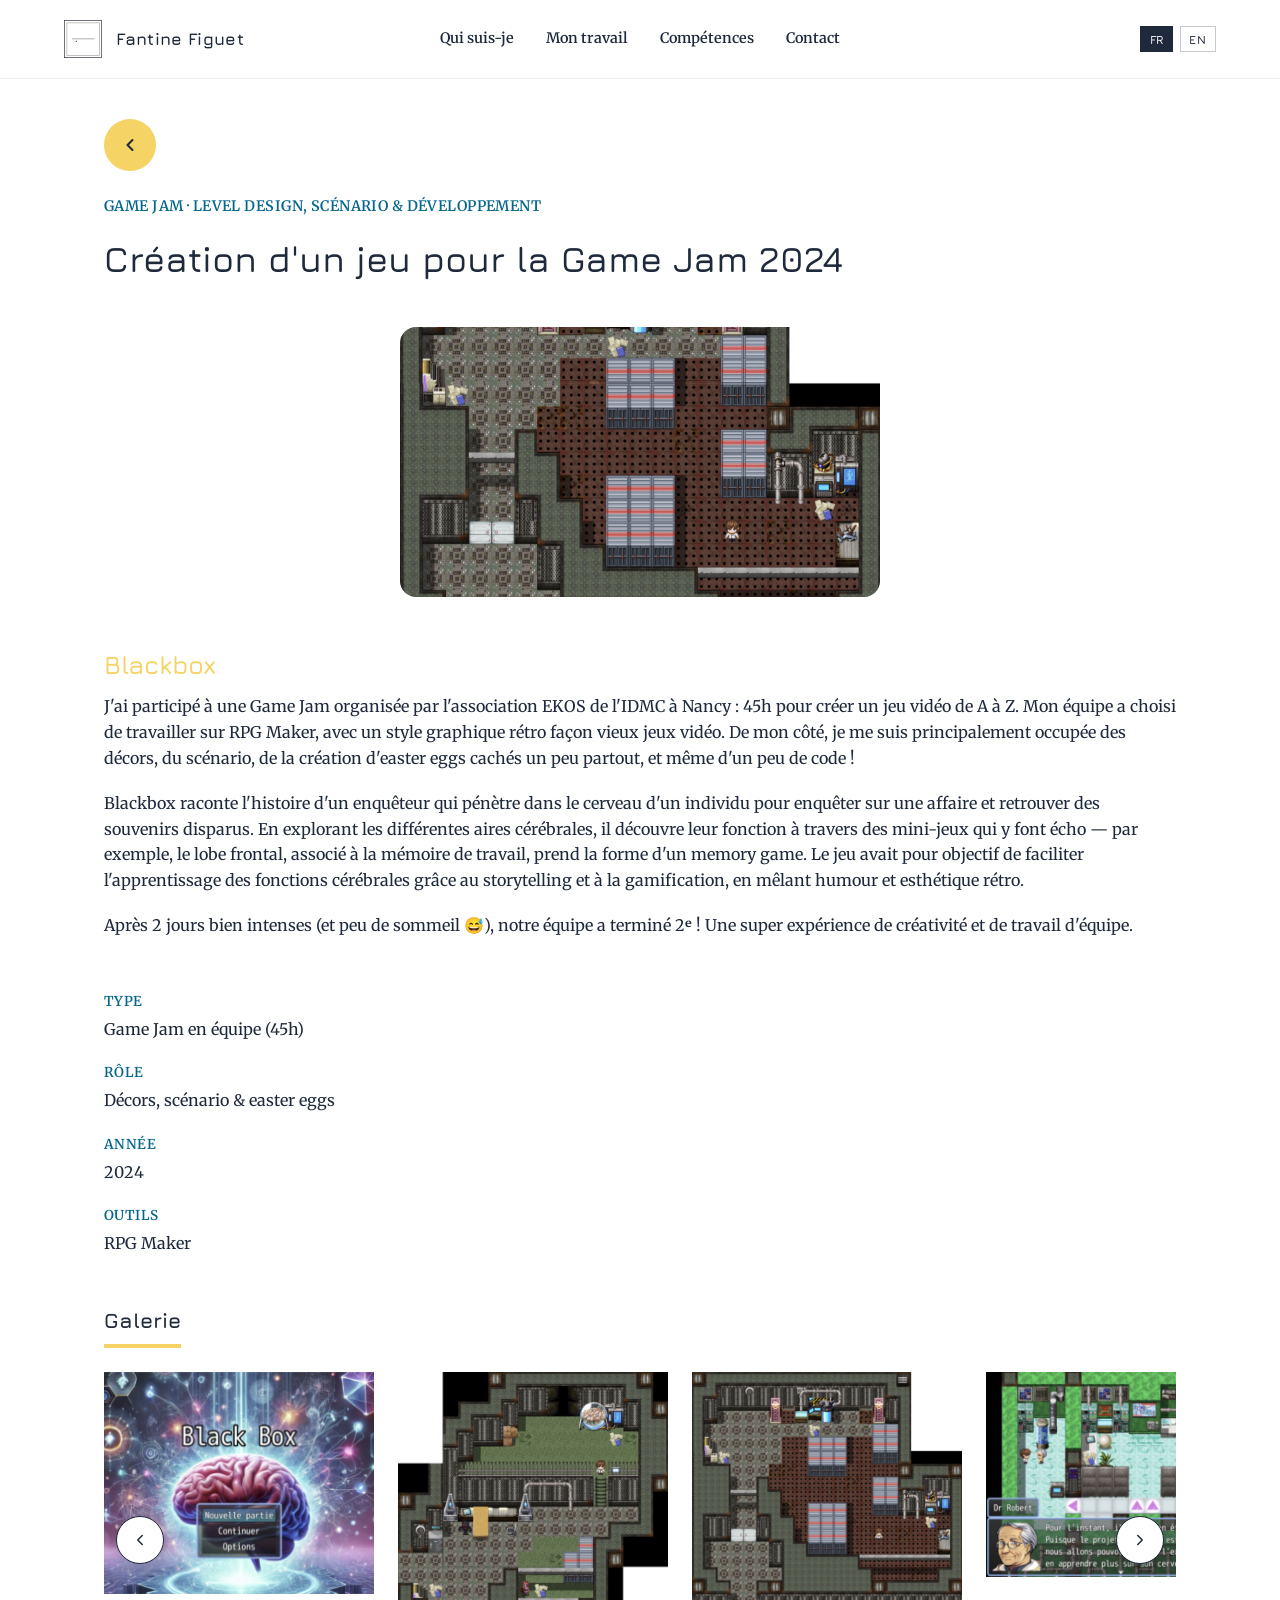
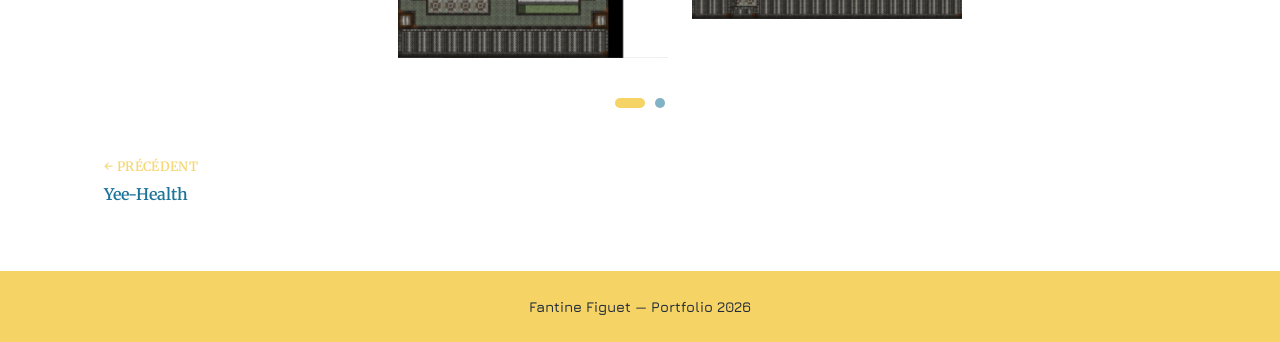
==== blackbox/index.html @ 65083ae0 "Premier commit : portfolio" ====
<!DOCTYPE html>
<html lang="fr">
<head>
  <meta charset="UTF-8">
  <meta name="viewport" content="width=device-width, initial-scale=1.0">
  <title>Fantine Portfolio</title>
  <meta name="description" content="Blackbox — Création d'un jeu pour la Game Jam 2024, par Fantine Figuet, UX Designer.">
  <link rel="icon" type="image/svg+xml" href="../assets/images/loco_icon.svg">

  <link rel="preconnect" href="https://fonts.googleapis.com">
  <link rel="preconnect" href="https://fonts.gstatic.com" crossorigin>
  <link href="https://fonts.googleapis.com/css2?family=Jura:wght@400;500;600;700&family=Merriweather:ital,wght@0,400;0,700;1,400;1,700&display=swap" rel="stylesheet">

  <link rel="stylesheet" href="../assets/css/style.css">
</head>
<body>

  <div id="navbar" data-root="../"></div>
  <script src="../assets/js/navbar.js"></script>

  <!-- Détail du projet -->
  <article class="project-detail">
    <a href="../index.html#travail" class="project-detail-back" aria-label="Retour à Mon travail">
      <svg width="20" height="20" viewBox="0 0 24 24" fill="none" stroke="currentColor" stroke-width="2.5">
        <path d="M15 18l-6-6 6-6" stroke-linecap="round" stroke-linejoin="round"/>
      </svg>
    </a>

    <p class="project-detail-category" data-i18n="blackbox.category">Game Jam &middot; Level design, scénario &amp; développement</p>
    <h1 class="project-detail-title" data-i18n="blackbox.title">Création d'un jeu pour la Game Jam 2024</h1>

    <div class="project-detail-intro project-detail-intro--stacked">
      <div class="project-detail-hero">
        <div class="project-detail-hero-media">
          <img src="../assets/images/game_jam_2024/mots_bb.svg" alt="Écran principal du jeu Blackbox, style rétro pixel art" data-i18n-alt="blackbox.hero.alt">
        </div>
      </div>

      <div class="project-detail-body">
        <div class="project-detail-text">
          <h2 class="project-detail-app-name">Blackbox</h2>
          <p data-i18n="blackbox.p1">
            J'ai participé à une Game Jam organisée par l'association EKOS de l'IDMC
            à Nancy : 45h pour créer un jeu vidéo de A à Z. Mon équipe a choisi de
            travailler sur RPG Maker, avec un style graphique rétro façon vieux jeux
            vidéo. De mon côté, je me suis principalement occupée des décors, du
            scénario, de la création d'easter eggs cachés un peu partout, et même
            d'un peu de code !
          </p>
          <p data-i18n="blackbox.p2">
            Blackbox raconte l'histoire d'un enquêteur qui pénètre dans le cerveau
            d'un individu pour enquêter sur une affaire et retrouver des souvenirs
            disparus. En explorant les différentes aires cérébrales, il découvre leur
            fonction à travers des mini-jeux qui y font écho — par exemple, le lobe
            frontal, associé à la mémoire de travail, prend la forme d'un memory game.
            Le jeu avait pour objectif de
            faciliter l'apprentissage des fonctions cérébrales grâce au storytelling
            et à la gamification, en mêlant humour et esthétique rétro.
          </p>
          <p data-i18n="blackbox.p3">
            Après 2 jours bien intenses (et peu de sommeil 😅), notre équipe a terminé
            2ᵉ ! Une super expérience de créativité et de travail d'équipe.
          </p>
        </div>

        <dl class="project-detail-infos">
          <dt data-i18n="info.type_label">Type</dt>
          <dd data-i18n="blackbox.info.type_value">Game Jam en équipe (45h)</dd>
          <dt data-i18n="info.role_label">Rôle</dt>
          <dd data-i18n="blackbox.info.role_value">Décors, scénario &amp; easter eggs</dd>
          <dt data-i18n="info.year_label">Année</dt>
          <dd>2024</dd>
          <dt data-i18n="info.tools_label">Outils</dt>
          <dd>RPG Maker</dd>
        </dl>
      </div>
    </div>

    <!-- Écrans du jeu -->
    <div class="project-detail-gallery-header">
      <h2 class="project-detail-gallery-title" data-i18n="gallery.title">Galerie</h2>
    </div>

    <div class="gallery-carousel">
      <button class="carousel-arrow carousel-prev" aria-label="Capture précédente">
        <svg width="18" height="18" viewBox="0 0 24 24" fill="none" stroke="currentColor" stroke-width="2">
          <path d="M15 18l-6-6 6-6" stroke-linecap="round" stroke-linejoin="round"/>
        </svg>
      </button>
      <div class="carousel-viewport">
        <div class="carousel-track project-detail-gallery">
          <img src="../assets/images/game_jam_2024/titre_bb.svg" alt="Écran titre du jeu Blackbox" data-i18n-alt="blackbox.gallery.alt1">
          <img src="../assets/images/game_jam_2024/memo_blackbox.svg" alt="Écran mémo du jeu Blackbox" data-i18n-alt="blackbox.gallery.alt2">
          <img src="../assets/images/game_jam_2024/mots_bb.svg" alt="Écran principal du jeu Blackbox, style rétro pixel art" data-i18n-alt="blackbox.hero.alt">
          <img src="../assets/images/game_jam_2024/fin_bb.svg" alt="Écran de fin du jeu Blackbox" data-i18n-alt="blackbox.gallery.alt4">
          <img src="../assets/images/game_jam_2024/portail_bb.svg" alt="Écran du portail dans le jeu Blackbox" data-i18n-alt="blackbox.gallery.alt3">
        </div>
      </div>
      <button class="carousel-arrow carousel-next" aria-label="Capture suivante">
        <svg width="18" height="18" viewBox="0 0 24 24" fill="none" stroke="currentColor" stroke-width="2">
          <path d="M9 18l6-6-6-6" stroke-linecap="round" stroke-linejoin="round"/>
        </svg>
      </button>
      <div class="carousel-dots" role="tablist" aria-label="Navigation de la galerie"></div>
    </div>

    <nav class="project-detail-nav project-detail-nav--prev-only">
      <a href="../esante/index.html">
        <span class="project-detail-nav-label" data-i18n="nav_arrows.prev_label">&larr; Précédent</span>
        <span class="project-detail-nav-title" data-i18n="blackbox.nav.prev_title">Yee-Health</span>
      </a>
    </nav>
  </article>

  <footer class="footer">
    <p>Fantine Figuet — Portfolio 2026</p>
  </footer>

  <script src="../assets/js/script.js"></script>
</body>
</html>
---- assets/css/style.css ----
/* =========================================================
   VARIABLES / RESET
========================================================== */
:root {
  --color-yellow: #F5D365;
  --color-blue: #05668D;
  --color-text: #1E293B;
  --color-white: #FFFFFF;
  --color-gray-placeholder: #D9D9D9;
  --color-gray-placeholder-dark: #BFBFBF;
  --color-bg-alt: #F2F2F2;

  --font-heading: 'Jura', sans-serif;
  --font-body: 'Merriweather', serif;

  --max-width: 1200px;
  --section-padding-y: 4rem;
  --section-padding-x: 5vw;
}

* {
  margin: 0;
  padding: 0;
  box-sizing: border-box;
}

html {
  scroll-behavior: smooth;
}

body {
  font-family: var(--font-body);
  color: var(--color-text);
  background-color: var(--color-white);
  line-height: 1.6;
  overflow-x: hidden;
}

/* "Fantine Figuet" et les titres de section : police Jura */
h1, h2 {
  font-family: var(--font-heading);
  font-weight: 600;
  color: var(--color-text);
}

h3 {
  font-weight: 700;
  color: var(--color-text);
}

em {
  font-style: italic;
}

a {
  color: var(--color-blue);
  text-decoration: none;
}

ul {
  list-style: none;
}

img {
  max-width: 100%;
  display: block;
}

/* Placeholder gris générique (images / logos à venir) — angle droit */
.img-placeholder {
  background-color: var(--color-gray-placeholder);
  border-radius: 0;
  position: relative;
  overflow: hidden;
}

.img-placeholder::before {
  content: "";
  position: absolute;
  inset: 0;
  margin: auto;
  width: 28%;
  height: 28%;
  max-width: 40px;
  max-height: 40px;
  background-color: var(--color-gray-placeholder-dark);
  -webkit-mask: url("data:image/svg+xml;utf8,<svg xmlns='http://www.w3.org/2000/svg' viewBox='0 0 24 24'><path d='M21 19V5c0-1.1-.9-2-2-2H5c-1.1 0-2 .9-2 2v14c0 1.1.9 2 2 2h14c1.1 0 2-.9 2-2zM8.5 13.5l2.5 3.01L14.5 12l4.5 6H5l3.5-4.5z'/></svg>") center / contain no-repeat;
  mask: url("data:image/svg+xml;utf8,<svg xmlns='http://www.w3.org/2000/svg' viewBox='0 0 24 24'><path d='M21 19V5c0-1.1-.9-2-2-2H5c-1.1 0-2 .9-2 2v14c0 1.1.9 2 2 2h14c1.1 0 2-.9 2-2zM8.5 13.5l2.5 3.01L14.5 12l4.5 6H5l3.5-4.5z'/></svg>") center / contain no-repeat;
}

/* =========================================================
   ÉLÉMENTS COMMUNS (titres, boutons, séparateurs)
========================================================== */
.section-title {
  font-size: clamp(1.8rem, 4vw, 2.6rem);
  margin-bottom: 2.5rem;
}

.section-title em {
  color: var(--color-yellow);
  font-family: var(--font-body);
  font-size: 0.8em;
}

.btn {
  display: inline-block;
  padding: 0.9rem 2.2rem;
  border-radius: 0;
  font-family: var(--font-body);
  font-weight: 600;
  font-size: 0.95rem;
  cursor: pointer;
  transition: all 0.25s ease;
  border: 2px solid transparent;
  text-align: center;
}

.btn-outline-yellow {
  border-color: var(--color-yellow);
  color: var(--color-text);
  background: transparent;
}
.btn-outline-yellow:hover {
  background-color: var(--color-yellow);
}

.btn-outline-blue {
  border-color: var(--color-text);
  color: var(--color-text);
  background: transparent;
}
.btn-outline-blue:hover {
  background-color: var(--color-text);
  color: var(--color-white);
}

.btn-fill-yellow {
  background-color: var(--color-yellow);
  color: var(--color-text);
}
.btn-fill-yellow:hover {
  filter: brightness(0.92);
}

/* =========================================================
   BARRE DE MENU
========================================================== */
.navbar {
  position: sticky;
  top: 0;
  z-index: 100;
  background-color: var(--color-white);
  padding: 1.25rem var(--section-padding-x);
  border-bottom: 1px solid rgba(30, 41, 59, 0.08);
}

.navbar-inner {
  max-width: var(--max-width);
  margin: 0 auto;
  display: grid;
  grid-template-columns: 1fr auto 1fr;
  align-items: center;
  gap: 1.5rem;
}

.navbar-logo {
  display: inline-flex;
  align-items: center;
  gap: 0.9rem;
  flex-shrink: 0;
  justify-self: start;
  min-width: 0;
}

.navbar-logo-icon {
  display: block;
  height: 38px;
  width: auto;
  flex-shrink: 0;
}

.navbar-logo-text {
  font-family: var(--font-heading);
  font-weight: 700;
  font-size: 1.05rem;
  color: var(--color-text);
  white-space: nowrap;
  letter-spacing: 0.02em;
}

.navbar-links {
  display: flex;
  flex-wrap: wrap;
  justify-content: center;
  gap: 2rem;
  justify-self: center;
}

.navbar-links a {
  color: var(--color-text);
  font-weight: 600;
  font-size: 0.9rem;
  transition: color 0.25s ease;
}

.navbar-links a:hover {
  color: var(--color-blue);
}

/* Sélecteur de langue (FR / EN) */
.lang-switch {
  display: flex;
  gap: 0.4rem;
  justify-self: end;
}

.lang-btn {
  background: none;
  border: 1px solid rgba(30, 41, 59, 0.25);
  color: var(--color-text);
  font-family: var(--font-heading);
  font-size: 0.75rem;
  font-weight: 600;
  letter-spacing: 0.03em;
  padding: 0.3rem 0.55rem;
  cursor: pointer;
  transition: background-color 0.2s ease, color 0.2s ease, border-color 0.2s ease;
}

.lang-btn:hover {
  border-color: var(--color-text);
}

.lang-btn.active {
  background-color: var(--color-text);
  border-color: var(--color-text);
  color: var(--color-white);
}

/* =========================================================
   1. HERO
========================================================== */
.hero {
  padding: 0 0 3rem;
}

/* Mosaïque suspendue depuis le haut ("tombe du plafond"), en pleine largeur
   d'écran (pas de max-width) : arc inversé (grand -> petit -> grand), chaque
   image se fondant dans le fond blanc à son extrémité basse. Le titre remonte
   dans la zone fondue de la mosaïque grâce à la marge négative de .hero-content. */
.hero-mosaic {
  display: flex;
  align-items: flex-start;
  justify-content: center;
  gap: 10px;
  margin-bottom: 1rem;
  padding: 0 10px;
}

.mosaic-item {
  flex: 1 1 0;
  min-width: 0;
  /* Jaune adouci, même clarté que le fond alterné (--color-bg-alt) */
  background-color: #F7EFDA;
  -webkit-mask-image: linear-gradient(to bottom, black 55%, transparent 100%);
  mask-image: linear-gradient(to bottom, black 55%, transparent 100%);
}

/* Hauteurs formant un arc inversé (grand -> petit -> grand) */
.mosaic-1, .mosaic-7 { height: clamp(170px, 22vw, 250px); }
.mosaic-2, .mosaic-6 { height: clamp(130px, 18vw, 200px); }
.mosaic-3, .mosaic-5 { height: clamp(90px, 12vw, 150px); }
.mosaic-4 { height: clamp(60px, 9vw, 100px); }

.hero-content {
  position: relative;
  z-index: 1;
  text-align: center;
  max-width: 600px;
  margin: -3rem auto 0;
  padding: 0 var(--section-padding-x);
}

.hero-tagline {
  color: var(--color-yellow);
  font-style: italic;
  font-size: 0.95rem;
  letter-spacing: 0.05em;
  text-transform: uppercase;
  margin-bottom: 0.5rem;
}

.hero-title {
  font-size: clamp(2rem, 5.5vw, 3.5rem);
  line-height: 1.05;
  margin-bottom: 0.75rem;
  white-space: nowrap;
}

.hero-role {
  color: var(--color-blue);
  font-weight: 600;
  font-size: 1.1rem;
  margin-bottom: 1.75rem;
}

/* =========================================================
   2. SECTION "QUI SUIS-JE ?"
========================================================== */
.about {
  padding: var(--section-padding-y) var(--section-padding-x);
  /* Fond légèrement plus foncé, en pleine largeur, pour séparer les sections sans trait */
  background-color: var(--color-bg-alt);
}

.about-inner {
  max-width: var(--max-width);
  margin: 0 auto;
  display: grid;
  grid-template-columns: 1.1fr 0.9fr;
  gap: 4rem;
  align-items: center;
}

.about-text p {
  margin-bottom: 1.25rem;
  color: var(--color-text);
}

.about-buttons {
  display: flex;
  gap: 1rem;
  margin-top: 2rem;
  flex-wrap: wrap;
}

.about-image {
  position: relative;
  max-width: 420px;
  margin: 0 auto;
}

.about-photo {
  width: 100%;
  aspect-ratio: 3 / 4;
  object-fit: cover;
  display: block;
}

.about-photo-accent {
  position: absolute;
  bottom: -1.5rem;
  right: -1.5rem;
  width: 45%;
  aspect-ratio: 1 / 1;
  background-color: var(--color-blue);
  border-radius: 0;
  z-index: -1;
}

/* =========================================================
   3. SECTION "MON TRAVAIL..."
========================================================== */
.work {
  padding: var(--section-padding-y) var(--section-padding-x);
}

.work-inner {
  max-width: var(--max-width);
  margin: 0 auto;
  text-align: center;
}

.work .section-title {
  text-align: left;
}

.carousel {
  display: flex;
  align-items: center;
  gap: 1.5rem;
}

.carousel-arrow {
  flex-shrink: 0;
  width: 48px;
  height: 48px;
  border-radius: 50%;
  border: 1px solid var(--color-text);
  background: transparent;
  color: var(--color-text);
  display: flex;
  align-items: center;
  justify-content: center;
  cursor: pointer;
  transition: all 0.25s ease;
}

.carousel-arrow:hover {
  background-color: var(--color-text);
  color: var(--color-white);
}

.carousel-viewport {
  overflow-x: auto;
  overflow-y: hidden;
  flex: 1;
  scroll-snap-type: x mandatory;
  scroll-behavior: smooth;
  -webkit-overflow-scrolling: touch;
  scrollbar-width: none;
  -ms-overflow-style: none;
}

.carousel-viewport::-webkit-scrollbar {
  display: none;
}

.carousel-viewport.is-dragging {
  scroll-snap-type: none;
  scroll-behavior: auto;
  cursor: grabbing;
}

.carousel-track {
  display: flex;
  gap: 1.5rem;
}

.project-card-item {
  flex: 0 0 calc((100% - 3rem) / 3);
  scroll-snap-align: start;
}

/* La carte est un vrai lien vers la page du projet (ex: /projet1/) */
.project-card {
  display: block;
  text-align: left;
  color: inherit;
  text-decoration: none;
  cursor: pointer;
  transition: opacity 0.25s ease;
}

.project-card:hover {
  opacity: 0.85;
}

.project-image {
  width: 100%;
  aspect-ratio: 4 / 3;
  margin-bottom: 1rem;
  object-fit: cover;
  object-position: top;
}

.project-image--framed {
  width: 85%;
  /* même hauteur que les images pleine largeur (4/3) malgré la largeur réduite */
  aspect-ratio: 17 / 15;
  margin-left: auto;
  margin-right: auto;
  border: 1px solid rgba(30, 41, 59, 0.12);
  box-shadow:
    -6px 0 6px -4px rgba(0, 0, 0, 0.07),
    6px 0 6px -4px rgba(0, 0, 0, 0.07);
}

.project-category {
  color: var(--color-blue);
  font-size: 0.85rem;
  font-weight: 600;
  text-transform: uppercase;
  letter-spacing: 0.03em;
  margin-bottom: 0.25rem;
}

.project-title {
  font-size: 1.2rem;
}

.carousel-dots {
  display: flex;
  justify-content: center;
  gap: 0.6rem;
  margin-top: 2.5rem;
}

.carousel-dots button {
  width: 10px;
  height: 10px;
  border-radius: 999px;
  border: none;
  background-color: var(--color-blue);
  opacity: 0.5;
  cursor: pointer;
  padding: 0;
  transition: width 0.35s ease, background-color 0.25s ease, opacity 0.25s ease;
}

/* Le point actif s'étire en pilule/rectangle arrondi jaune */
.carousel-dots button.active {
  width: 30px;
  background-color: var(--color-yellow);
  opacity: 1;
}

/* =========================================================
   4. SECTION "COMPÉTENCES"
========================================================== */
.skills {
  padding: var(--section-padding-y) var(--section-padding-x);
  background-color: var(--color-bg-alt);
}

.skills-inner {
  max-width: var(--max-width);
  margin: 0 auto;
}

.skills-title {
  line-height: 1.2;
}

/* 4 cards de compétences (Langage, Framework, Design, Autres) */
.skills-categories {
  display: grid;
  grid-template-columns: repeat(2, 1fr);
  gap: 2rem;
  margin-bottom: 3.5rem;
}

.skills-card {
  border: 1px solid var(--color-blue);
  padding: 2rem;
  background-color: var(--color-white);
}

.skills-card-title {
  color: var(--color-blue);
  font-size: 0.85rem;
  text-transform: uppercase;
  letter-spacing: 0.05em;
  font-weight: 700;
  margin-bottom: 1.5rem;
}

/* Badges "briques" contenant chaque compétence, en flux libre.
   Même duo de couleurs que les boutons "See my works" / "Say hello",
   en alternance pour éviter un bloc tout bleu. */
.skills-badges {
  display: flex;
  flex-wrap: wrap;
  gap: 0.6rem;
}

.skill-tag {
  display: inline-block;
  padding: 0.5rem 1.1rem;
  border-radius: 0;
  border: 1.5px solid transparent;
  font-size: 0.85rem;
  font-weight: 600;
}

.skill-tag:nth-child(odd) {
  background-color: transparent;
  border-color: var(--color-text);
  color: var(--color-text);
}

.skill-tag:nth-child(even) {
  background-color: transparent;
  border-color: var(--color-text);
  color: var(--color-text);
}

/* =========================================================
   5. SECTION CONTACT
========================================================== */
.contact {
  padding: var(--section-padding-y) var(--section-padding-x) 2rem;
  max-width: 700px;
  margin: 0 auto;
}

.contact-title {
  text-align: center;
}

.contact-links {
  display: flex;
  flex-direction: column;
  gap: 1rem;
}

.contact-link {
  display: flex;
  align-items: center;
  justify-content: space-between;
  gap: 1rem;
  padding: 1.25rem 1.5rem;
  border: 1px solid rgba(30, 41, 59, 0.15);
  color: var(--color-text);
  transition: border-color 0.2s ease, background-color 0.2s ease;
}

button.contact-link {
  width: 100%;
  background: none;
  font: inherit;
  text-align: left;
  cursor: pointer;
}

.contact-link:hover {
  border-color: var(--color-yellow);
  background-color: #F7EFDA;
}

.contact-link-label {
  font-family: var(--font-heading);
  font-weight: 600;
  font-size: 1rem;
}

.contact-link-value {
  color: var(--color-blue);
  font-size: 0.95rem;
}

/* =========================================================
   6. FOOTER
========================================================== */
.footer {
  background-color: var(--color-yellow);
  padding: 1.5rem var(--section-padding-x);
  text-align: center;
}

.footer p {
  font-family: var(--font-heading);
  font-weight: 600;
  font-size: 0.9rem;
  color: var(--color-text);
}

/* =========================================================
   7. PAGE PROJET (détail) — utilisé par projetX/index.html
========================================================== */
.project-detail-header {
  display: flex;
  align-items: center;
  justify-content: space-between;
  gap: 1rem;
  padding: 2rem var(--section-padding-x) 0;
  max-width: var(--max-width);
  margin: 0 auto;
}

.back-link {
  display: inline-flex;
  align-items: center;
  gap: 0.5rem;
  color: var(--color-text);
  font-weight: 600;
  font-size: 0.95rem;
}

.back-link:hover {
  opacity: 0.75;
}

.project-detail {
  padding: 2.5rem var(--section-padding-x) var(--section-padding-y);
  max-width: var(--max-width);
  margin: 0 auto;
}

/* Flèche de retour vers "Mon travail" — pas de libellé, juste l'icône */
.project-detail-back {
  display: inline-flex;
  align-items: center;
  justify-content: center;
  width: 52px;
  height: 52px;
  border-radius: 50%;
  border: none;
  background-color: var(--color-yellow);
  color: var(--color-text);
  margin-bottom: 1.5rem;
  transition: opacity 0.15s ease;
}

.project-detail-back:hover {
  opacity: 0.85;
}

.project-detail-category {
  color: var(--color-blue);
  font-weight: 600;
  text-transform: uppercase;
  letter-spacing: 0.03em;
  font-size: 0.9rem;
  margin-bottom: 0.75rem;
}

.project-detail-title {
  font-size: clamp(1.5rem, 2.8vw, 2.4rem);
  margin-bottom: 2.5rem;
  max-width: 900px;
}

.project-detail-intro {
  display: grid;
  grid-template-columns: 0.85fr 1.15fr;
  gap: 3rem;
  align-items: start;
  margin-bottom: 3rem;
}

/* Photo toujours au-dessus du texte, quelle que soit la largeur d'écran (usage ponctuel) */
.project-detail-intro--stacked {
  grid-template-columns: 1fr;
}

.project-detail-intro--stacked .project-detail-hero-media {
  max-width: 480px;
  margin: 0 auto;
}

.project-detail-hero {
  width: 100%;
  display: flex;
  justify-content: center;
}

/* Visuel de mise en avant pour un projet qui n'est pas une appli mobile (pas de mock-up téléphone) */
.project-detail-hero-media {
  width: 100%;
  aspect-ratio: 16 / 9;
  border-radius: 1rem;
  overflow: hidden;
}

.project-detail-hero-media img {
  width: 100%;
  height: 100%;
  object-fit: cover;
  display: block;
}

/* Mock-up téléphone qui encadre la capture d'écran mise en avant :
   hauteur fixe, largeur calculée en pixels via calc() depuis le ratio exact de
   l'image (--phone-ratio, passé en style inline par page) — plus fiable que
   aspect-ratio, calc()/variables CSS étant supportés partout. */
.phone-mockup {
  --phone-ratio: 0.4615; /* valeur par défaut si aucun ratio n'est précisé */
  height: 560px;
  width: calc(560px * var(--phone-ratio));
  max-width: 100%;
  background-color: #111;
  border-radius: 1.8rem;
  padding: 0.3rem;
  box-shadow: 0 25px 50px rgba(0, 0, 0, 0.22);
  position: relative;
  display: flex;
  box-sizing: border-box;
}

.phone-mockup::before {
  content: "";
  position: absolute;
  top: 0.5rem;
  left: 50%;
  transform: translateX(-50%);
  width: 28%;
  height: 0.3rem;
  border-radius: 999px;
  background-color: #000;
  z-index: 1;
}

/* Enveloppe qui clippe réellement l'écran aux coins arrondis (plus fiable
   qu'un border-radius directement sur un <img> avec object-fit selon les navigateurs) */
.phone-mockup-screen {
  width: 100%;
  height: 100%;
  border-radius: 1.5rem;
  overflow: hidden;
}

.phone-mockup img {
  width: 100%;
  height: 100%;
  object-fit: cover;
  display: block;
}

.phone-mockup .img-placeholder {
  width: 100%;
  height: 100%;
  border-radius: 1.5rem;
}

.project-detail-body {
  display: flex;
  flex-direction: column;
  gap: 2rem;
}

.project-detail-body p {
  margin-bottom: 1.25rem;
}

.project-detail-app-name {
  font-size: 1.6rem;
  margin-bottom: 0.5rem;
  color: var(--color-yellow);
}

.project-detail-infos dt {
  color: var(--color-blue);
  font-weight: 600;
  font-size: 0.85rem;
  text-transform: uppercase;
  letter-spacing: 0.03em;
  margin-top: 1.25rem;
}

.project-detail-infos dt:first-child {
  margin-top: 0;
}

.project-detail-infos dd {
  margin: 0.25rem 0 0;
}

.project-detail-gallery-header {
  display: flex;
  align-items: center;
  justify-content: space-between;
  flex-wrap: wrap;
  gap: 1rem;
  margin-bottom: 1.5rem;
}

.project-detail-gallery-title {
  margin: 0;
  font-size: 1.3rem;
  font-weight: 700;
  padding-bottom: 0.4rem;
  border-bottom: 4px solid var(--color-yellow);
}

.fidelity-toggle {
  display: inline-flex;
  gap: 0.5rem;
}

.fidelity-btn {
  border: 1px solid var(--color-text);
  background: none;
  border-radius: 999px;
  padding: 0.4rem 1.1rem;
  font-weight: 600;
  font-size: 0.85rem;
  color: var(--color-text);
  cursor: pointer;
  transition: background-color 0.15s ease, border-color 0.15s ease;
}

.fidelity-btn:hover {
  border-color: var(--color-yellow);
}

.fidelity-btn.active {
  background-color: var(--color-yellow);
  border-color: var(--color-yellow);
}

/* Galerie de captures d'écran, avec le même moteur de scroll que le carrousel
   "Mon travail..." (.gallery-carousel réutilise .carousel-viewport/-track/-dots,
   .project-detail-gallery fait office de .carousel-track). Contrairement au
   carrousel de l'accueil, les flèches flottent ici par-dessus les images plutôt
   que de prendre de la place à côté, pour laisser toute la largeur aux photos. */
.gallery-carousel {
  position: relative;
  margin-bottom: 3rem;
}

.gallery-carousel[hidden] {
  display: none;
}

.gallery-carousel .carousel-arrow {
  position: absolute;
  top: 50%;
  transform: translateY(-50%);
  z-index: 2;
  background-color: var(--color-white);
  box-shadow: 0 4px 14px rgba(0, 0, 0, 0.18);
}

.gallery-carousel .carousel-prev {
  left: 0.75rem;
}

.gallery-carousel .carousel-next {
  right: 0.75rem;
}

.gallery-carousel .carousel-arrow:hover {
  background-color: var(--color-text);
  color: var(--color-white);
}

.project-detail-gallery {
  align-items: flex-start;
}

.project-detail-gallery img {
  width: 270px;
  height: auto;
  flex-shrink: 0;
  display: block;
  scroll-snap-align: start;
}

.project-detail-gallery .img-placeholder {
  width: 270px;
  aspect-ratio: 3 / 4;
  flex-shrink: 0;
  background-color: #F5F5F5;
}

.project-detail-nav {
  display: flex;
  justify-content: space-between;
  opacity: 0.9;
}

/* Quand un seul lien (premier ou dernier projet), on le pousse du côté attendu */
.project-detail-nav--next-only {
  justify-content: flex-end;
}

.project-detail-nav--prev-only {
  justify-content: flex-start;
}

.project-detail-nav a {
  color: var(--color-text);
  font-weight: 600;
}

.project-detail-nav a:hover {
  color: var(--color-blue);
}

.project-detail-nav-label {
  display: block;
  color: var(--color-yellow);
  font-size: 0.8rem;
  text-transform: uppercase;
  letter-spacing: 0.03em;
  margin-bottom: 0.35rem;
  font-weight: 600;
}

.project-detail-nav-title {
  display: block;
  color: var(--color-blue);
  font-weight: 600;
}

/* =========================================================
   RESPONSIVE — TABLETTE
========================================================== */
@media (max-width: 900px) {
  :root {
    --section-padding-y: 3rem;
  }

  /* Plus assez de place pour le logo + le nom complet : on ne garde que le logo */
  .navbar-logo-text {
    display: none;
  }

  .about-inner {
    grid-template-columns: 1fr;
    gap: 3rem;
  }

  .about-image {
    order: -1;
    max-width: 320px;
  }

  .project-card-item {
    flex: 0 0 calc((100% - 1.5rem) / 2);
  }

  .skills-categories {
    grid-template-columns: 1fr;
  }

  .project-detail-intro {
    grid-template-columns: 1fr;
    gap: 2rem;
  }

  .phone-mockup {
    height: 400px;
    width: calc(400px * var(--phone-ratio));
  }
}

/* =========================================================
   RESPONSIVE — MOBILE
========================================================== */
@media (max-width: 600px) {
  :root {
    --section-padding-y: 2.5rem;
    --section-padding-x: 6vw;
  }

  .navbar-inner {
    grid-template-columns: 1fr;
    justify-items: center;
    gap: 1rem;
  }

  .navbar-logo,
  .lang-switch {
    justify-self: center;
  }

  .navbar-links {
    justify-content: center;
    gap: 0.75rem 1.25rem;
  }

  .hero-mosaic {
    gap: 6px;
  }

  /* Sur mobile, on ne garde que 3 images : les 2 extrêmes (hautes)
     et celle du centre (basse) pour garder l'arc inversé lisible */
  .mosaic-2,
  .mosaic-3,
  .mosaic-5,
  .mosaic-6 {
    display: none;
  }

  .work .section-title {
    text-align: center;
  }

  .project-card-item {
    flex: 0 0 100%;
  }

  .about-buttons {
    flex-direction: column;
  }

  .about-buttons .btn {
    width: 100%;
  }

  .skills-card {
    padding: 1.5rem;
  }

  .carousel {
    gap: 0.75rem;
  }

  .carousel-arrow {
    width: 40px;
    height: 40px;
  }

  .contact-form {
    padding: 1.75rem 1.25rem;
  }

  .project-detail-gallery img {
    width: 200px;
  }

  .project-detail-gallery .img-placeholder {
    width: 200px;
  }
}
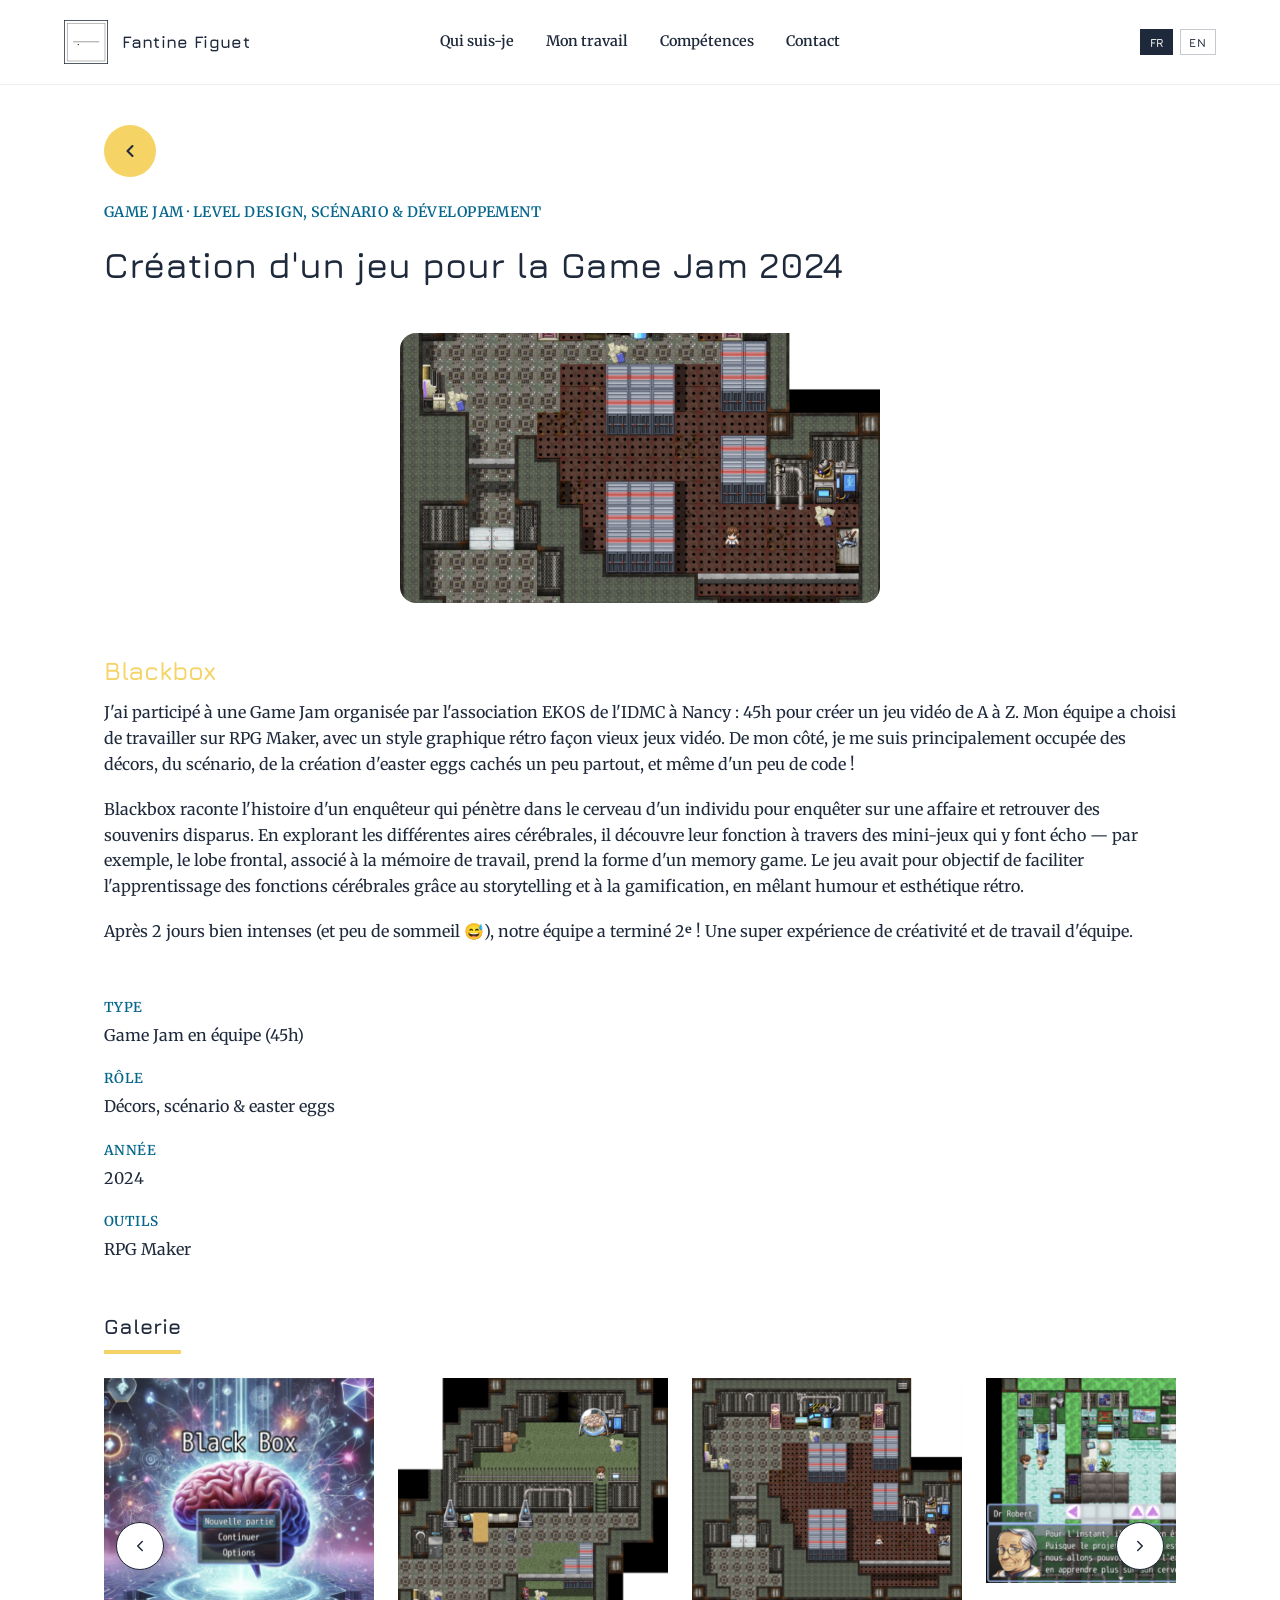
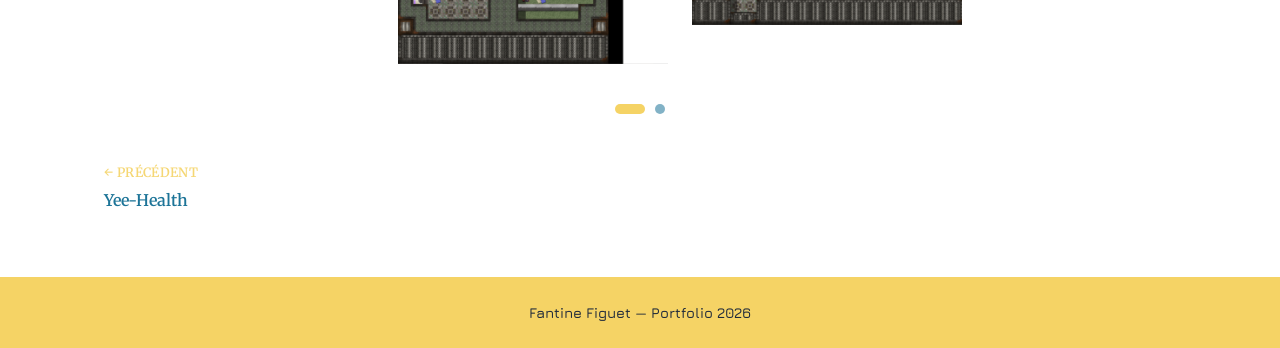
==== commit 089fae62: "Barre de navigation" ====
--- a/blackbox/index.html
+++ b/blackbox/index.html
@@ -5,7 +5,7 @@
   <meta name="viewport" content="width=device-width, initial-scale=1.0">
   <title>Fantine Portfolio</title>
   <meta name="description" content="Blackbox — Création d'un jeu pour la Game Jam 2024, par Fantine Figuet, UX Designer.">
-  <link rel="icon" type="image/svg+xml" href="../assets/images/loco_icon.svg">
+  <link rel="icon" type="image/svg+xml" href="../assets/images/logo_icon.svg">
 
   <link rel="preconnect" href="https://fonts.googleapis.com">
   <link rel="preconnect" href="https://fonts.gstatic.com" crossorigin>
--- a/assets/css/style.css
+++ b/assets/css/style.css
@@ -174,7 +174,7 @@
 
 .navbar-logo-icon {
   display: block;
-  height: 38px;
+  height: 44px;
   width: auto;
   flex-shrink: 0;
 }
@@ -207,11 +207,17 @@
   color: var(--color-blue);
 }
 
+.navbar-right {
+  display: flex;
+  align-items: center;
+  gap: 1rem;
+  justify-self: end;
+}
+
 /* Sélecteur de langue (FR / EN) */
 .lang-switch {
   display: flex;
   gap: 0.4rem;
-  justify-self: end;
 }
 
 .lang-btn {
@@ -235,6 +241,65 @@
   background-color: var(--color-text);
   border-color: var(--color-text);
   color: var(--color-white);
+}
+
+/* Sous-menu déroulant pour la langue, dans le menu déroulant mobile
+   (masqué par défaut : ne s'affiche qu'à partir du breakpoint où le menu
+   principal passe en hamburger, voir RESPONSIVE — TABLETTE) */
+.navbar-lang-dropdown {
+  display: none;
+}
+
+.navbar-lang-toggle {
+  display: flex;
+  align-items: center;
+  gap: 0.4rem;
+  background: none;
+  border: 1px solid rgba(30, 41, 59, 0.25);
+  color: var(--color-text);
+  font-family: var(--font-heading);
+  font-size: 0.8rem;
+  font-weight: 600;
+  letter-spacing: 0.03em;
+  padding: 0.5rem 0.75rem;
+  cursor: pointer;
+}
+
+.navbar-lang-options {
+  display: none;
+  flex-direction: column;
+  margin-top: 0.5rem;
+}
+
+.navbar-lang-options.is-open {
+  display: flex;
+}
+
+.navbar-lang-options .lang-btn {
+  width: 100%;
+  text-align: left;
+  padding: 0.6rem 0.75rem;
+  border-top: none;
+}
+
+.navbar-lang-options .lang-btn:first-child {
+  border-top: 1px solid rgba(30, 41, 59, 0.25);
+}
+
+/* Bouton hamburger : masqué tant que les liens tiennent sur une ligne.
+   Taille standardisée sur celle du logo-icon (44px) pour un rendu cohérent. */
+.navbar-toggle {
+  display: none;
+  align-items: center;
+  justify-content: center;
+  width: 44px;
+  height: 44px;
+  background: none;
+  border: none;
+  color: var(--color-text);
+  cursor: pointer;
+  padding: 0;
+  flex-shrink: 0;
 }
 
 /* =========================================================
@@ -982,7 +1047,9 @@
     --section-padding-y: 3rem;
   }
 
-  /* Plus assez de place pour le logo + le nom complet : on ne garde que le logo */
+  /* Étape 1 → 2 : plus assez de place pour le logo + le nom complet, mais les
+     liens et le choix de la langue tiennent encore sur une ligne : on ne
+     garde que le logo-icon, tout le reste (liens + langue) reste inline. */
   .navbar-logo-text {
     display: none;
   }
@@ -1013,6 +1080,52 @@
   .phone-mockup {
     height: 400px;
     width: calc(400px * var(--phone-ratio));
+  }
+}
+
+/* =========================================================
+   RESPONSIVE — NAV EN MENU DÉROULANT
+   Étape 2 → 3 : même le logo-icon seul ne suffit plus à laisser assez de
+   place aux liens + à la langue sur une ligne : on bascule sur le hamburger.
+========================================================== */
+@media (max-width: 700px) {
+  .navbar-toggle {
+    display: flex;
+  }
+
+  .navbar-links {
+    display: none;
+    position: absolute;
+    top: 100%;
+    left: 0;
+    right: 0;
+    flex-direction: column;
+    align-items: flex-start;
+    gap: 0;
+    background-color: var(--color-white);
+    border-bottom: 1px solid rgba(30, 41, 59, 0.08);
+    box-shadow: 0 12px 20px rgba(0, 0, 0, 0.08);
+    padding: 0.5rem var(--section-padding-x) 1rem;
+  }
+
+  .navbar-links.is-open {
+    display: flex;
+  }
+
+  .navbar-links a {
+    width: 100%;
+    padding: 0.75rem 0;
+  }
+
+  /* Le choix de la langue passe dans le menu déroulant plutôt que dans la barre compacte */
+  .navbar-right .lang-switch {
+    display: none;
+  }
+
+  .navbar-lang-dropdown {
+    display: block;
+    margin-top: 0.75rem;
+    width: 100%;
   }
 }
 
@@ -1023,22 +1136,6 @@
   :root {
     --section-padding-y: 2.5rem;
     --section-padding-x: 6vw;
-  }
-
-  .navbar-inner {
-    grid-template-columns: 1fr;
-    justify-items: center;
-    gap: 1rem;
-  }
-
-  .navbar-logo,
-  .lang-switch {
-    justify-self: center;
-  }
-
-  .navbar-links {
-    justify-content: center;
-    gap: 0.75rem 1.25rem;
   }
 
   .hero-mosaic {
